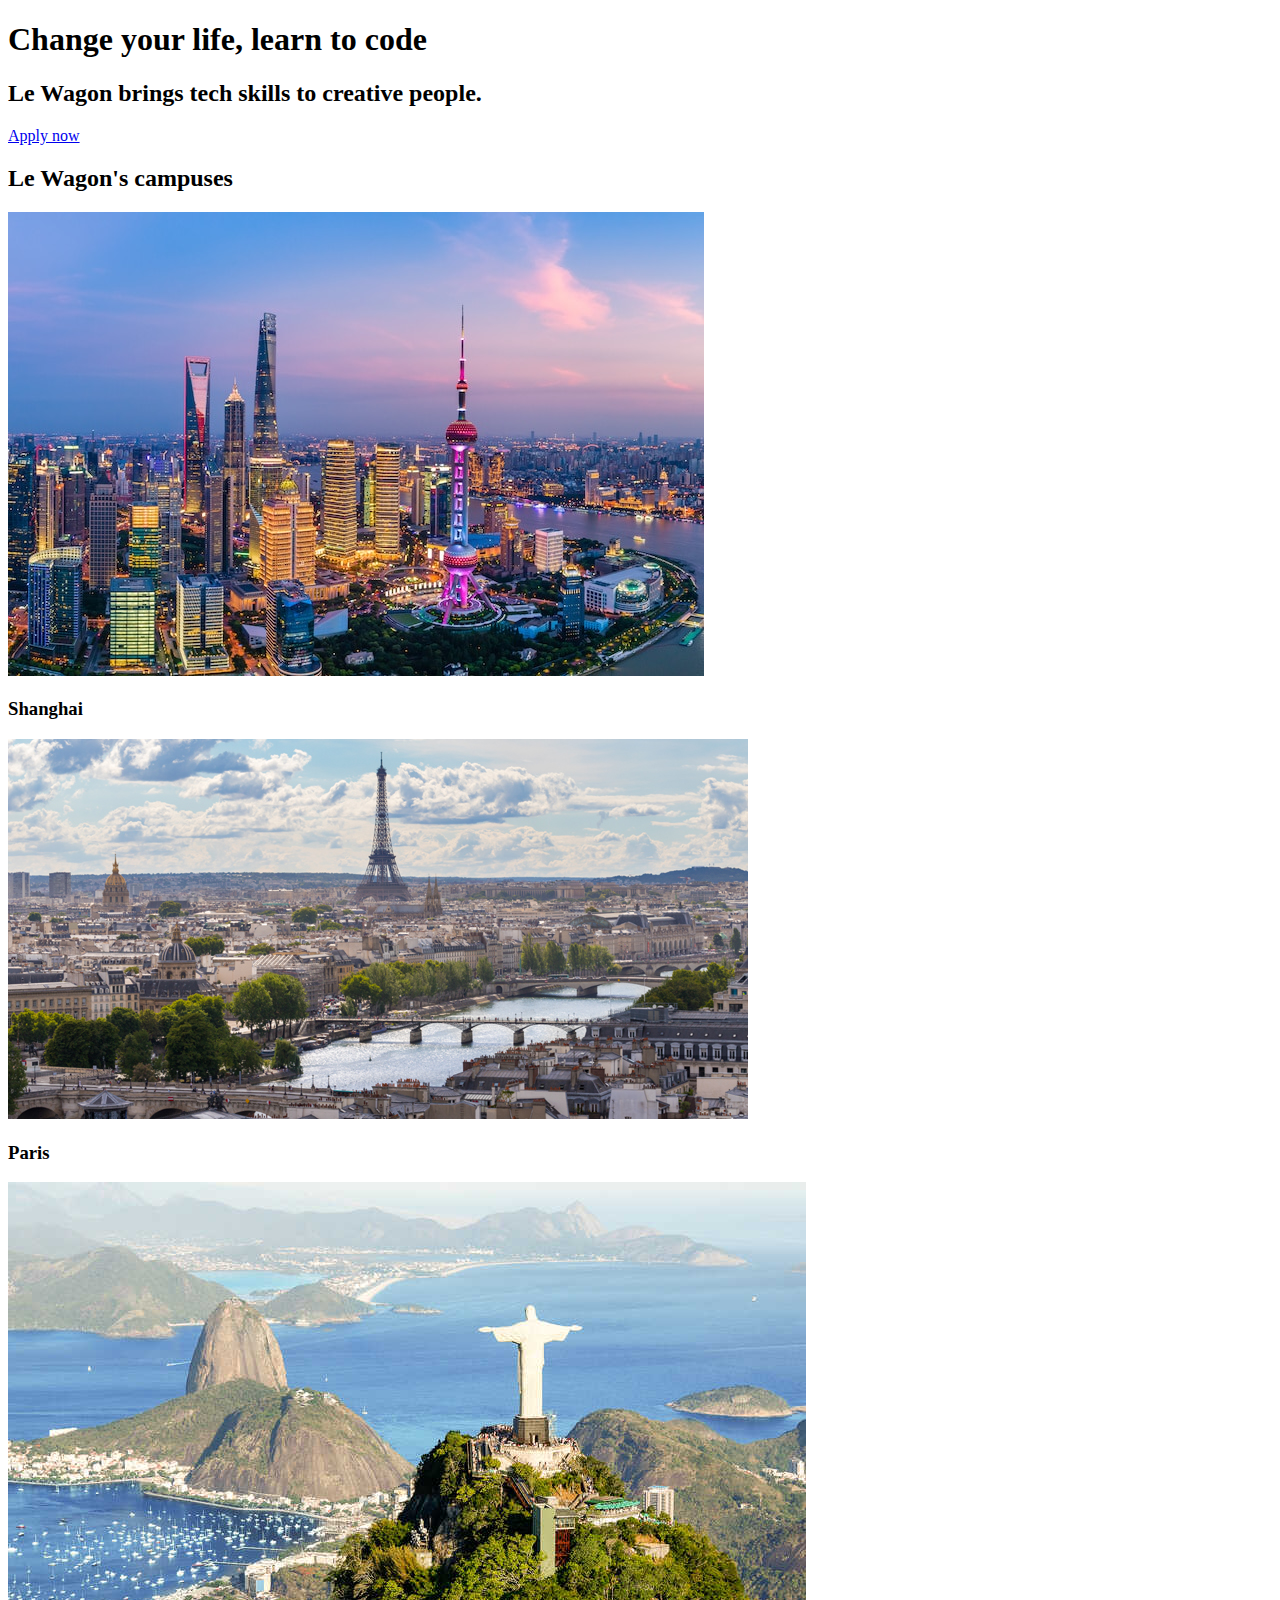
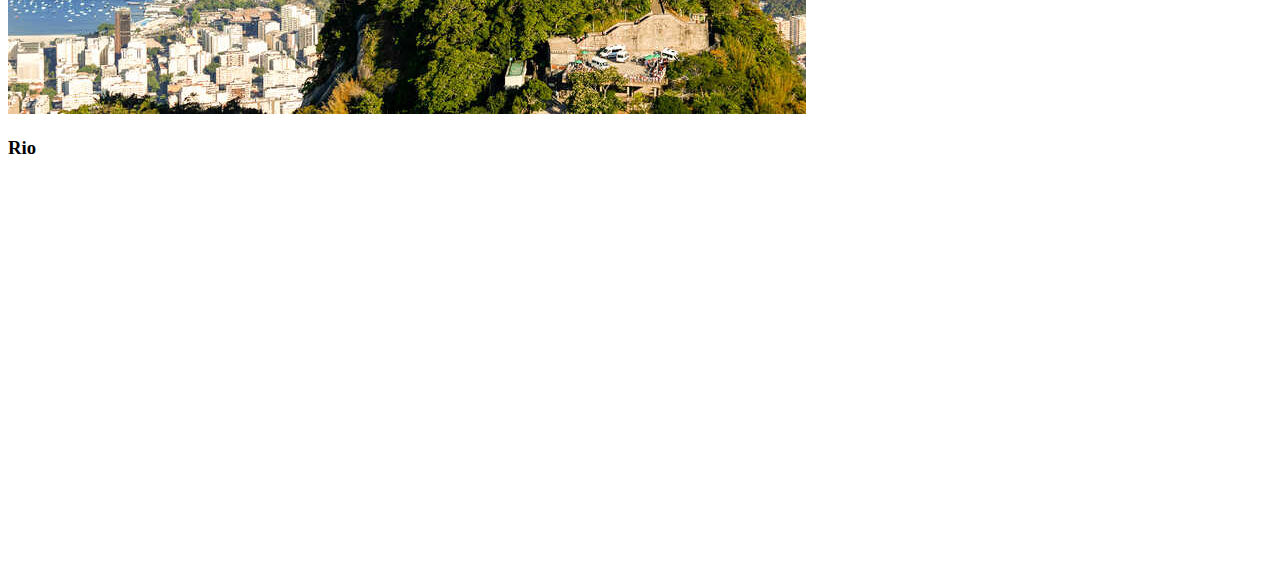
==== lewagon/index.html @ 5ae0ef21 "Add files via upload" ====
<!DOCTYPE html>
	<html>
	<head>
		<title>Le Wagon</title>
		<meta charset="utf-8">
		<link rel="stylesheet" href="css/style.css">
	</head>
	<body>
		
		<div class="banner">
			<div class="container">
				<h1>Change your life, learn to code</h1>
				<h2>Le Wagon brings tech skills to creative people.</h2>
				<a href="#" class="btn-blue">Apply now</a>
			</div>
		</div>

	<div class="container"> 

		<h2>Le Wagon's campuses</h2>
			
			<div class="cards">
				
				<div class="card"> 
					<img class="shanghai" src="images/shanghai.jpeg" alt="Le Wagon Shanghai">
					<h3>Shanghai</h3>
				</div>

				<div class="card"> 
					<img class="paris" src="images/paris.jpeg" alt="Le Wagon Paris">
					<h3>Paris</h3>
				</div>

				<div class="card"> 
					<img class="rio" src="images/rio.jpeg" alt="Le Wagon Rio">
					<h3>Rio</h3>
				</div>

			</div>
	</div>

<div data-tf-widget="eskc1hBU" data-tf-iframe-props="title=New typeform" data-tf-medium="snippet" style="width:100%;height:400px;"></div><script src="//embed.typeform.com/next/embed.js"></script>

	</body>
	</html>
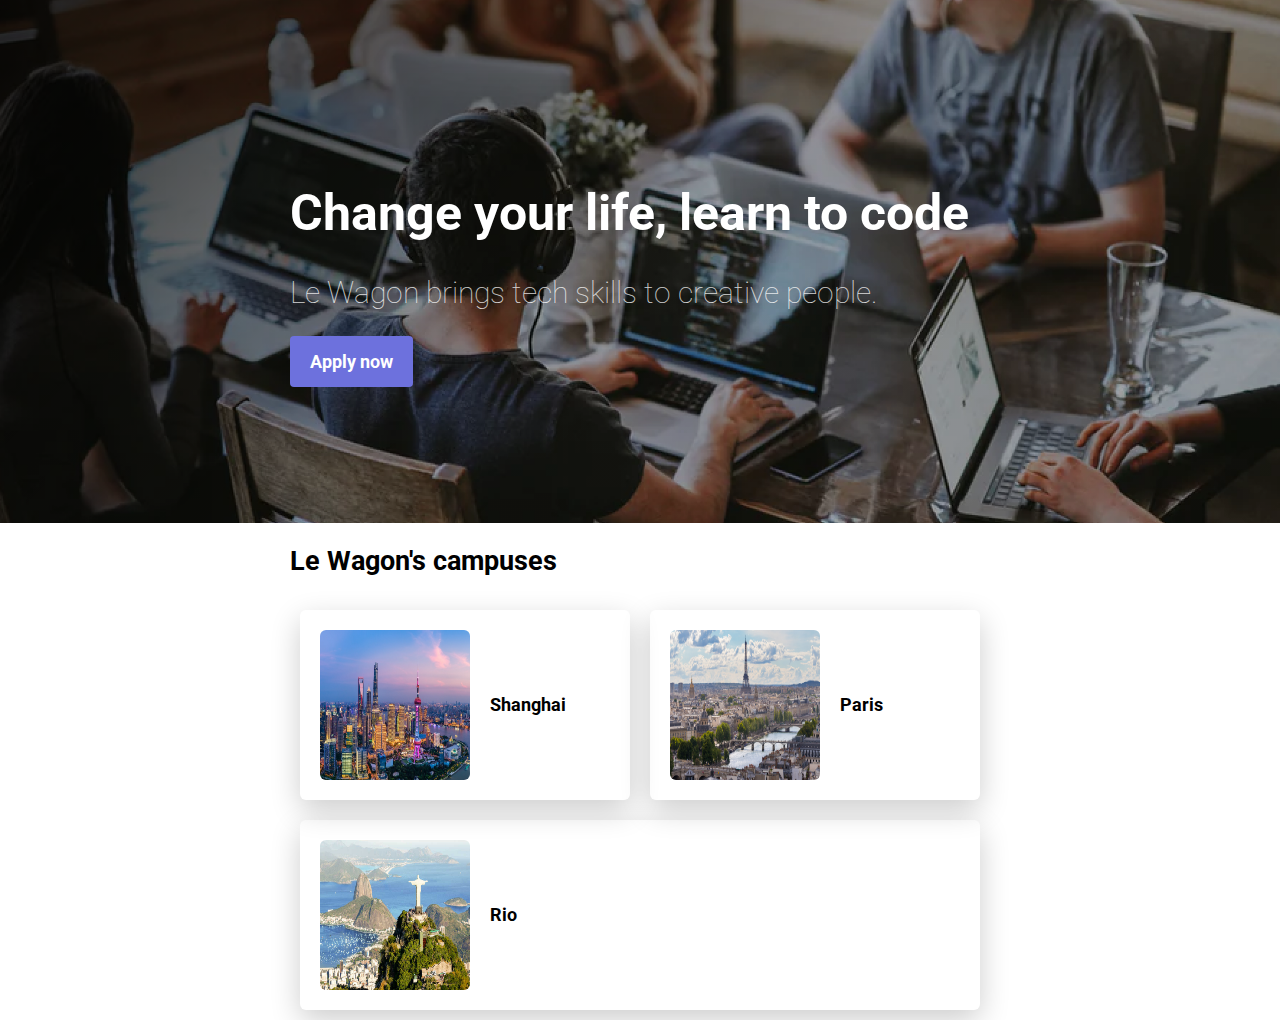
==== commit edd07eec: "Add files via upload" ====
--- a/lewagon/index.html
+++ b/lewagon/index.html
@@ -1,45 +1,45 @@
 	<!DOCTYPE html>
 	<html>
-	<head>
-		<title>Le Wagon</title>
-		<meta charset="utf-8">
-		<link rel="stylesheet" href="css/style.css">
-	</head>
-	<body>
+		<head>
+			<title>Le Wagon</title>
+			<meta charset="utf-8">
+			<link rel="stylesheet" href="css/style.css">
+		</head>
 		
-		<div class="banner">
-			<div class="container">
-				<h1>Change your life, learn to code</h1>
-				<h2>Le Wagon brings tech skills to creative people.</h2>
-				<a href="#" class="btn-blue">Apply now</a>
-			</div>
-		</div>
-
-	<div class="container"> 
-
-		<h2>Le Wagon's campuses</h2>
-			
-			<div class="cards">
+		<body>
 				
-				<div class="card"> 
-					<img class="shanghai" src="images/shanghai.jpeg" alt="Le Wagon Shanghai">
-					<h3>Shanghai</h3>
+				<div class="banner">
+					<div class="container">
+						<h1>Change your life, learn to code</h1>
+						<h2>Le Wagon brings tech skills to creative people.</h2>
+						<a href="#" class="btn-blue">Apply now</a>
+					</div>
 				</div>
 
-				<div class="card"> 
-					<img class="paris" src="images/paris.jpeg" alt="Le Wagon Paris">
-					<h3>Paris</h3>
-				</div>
+			<div class="container"> 
 
-				<div class="card"> 
-					<img class="rio" src="images/rio.jpeg" alt="Le Wagon Rio">
-					<h3>Rio</h3>
-				</div>
+					<h2>Le Wagon's campuses</h2>
+					
+						<div class="cards">
+							
+							<div class="card"> 
+								<img class="shanghai" src="images/shanghai.jpeg" alt="Le Wagon Shanghai">
+								<h3>Shanghai</h3>
+							</div>
 
+							<div class="card"> 
+								<img class="paris" src="images/paris.jpeg" alt="Le Wagon Paris">
+								<h3>Paris</h3>
+							</div>
+
+							<div class="card"> 
+								<img class="rio" src="images/rio.jpeg" alt="Le Wagon Rio">
+								<h3>Rio</h3>
+							</div>
+
+						</div>
 			</div>
-	</div>
 
-<div data-tf-widget="eskc1hBU" data-tf-iframe-props="title=New typeform" data-tf-medium="snippet" style="width:100%;height:400px;"></div><script src="//embed.typeform.com/next/embed.js"></script>
-
-	</body>
+			
+		</body>
 	</html>--- a/lewagon/css/style.css
+++ b/lewagon/css/style.css
@@ -0,0 +1,26 @@
+@import url("https://fonts.googleapis.com/css2?family=Lora:wght@500&family=Roboto:wght@100&display=swap");
+@import url("components/container.css");
+@import url("components/avatar.css");
+@import url("components/button.css");
+@import url("components/banner.css");
+@import url("components/card.css");
+@import url("components/shanghai.css");
+@import url("components/paris.css");
+@import url("components/rio.css");
+
+body {
+	font-family: 'Lora', serif;
+	font-size: 18px;
+	margin: 0px;
+}
+
+h1,h2,h3 {
+	font-family: 'Roboto', sans-serif;
+	font-weight: bold;
+}
+
+a {
+	text-decoration: none;
+}
+
+
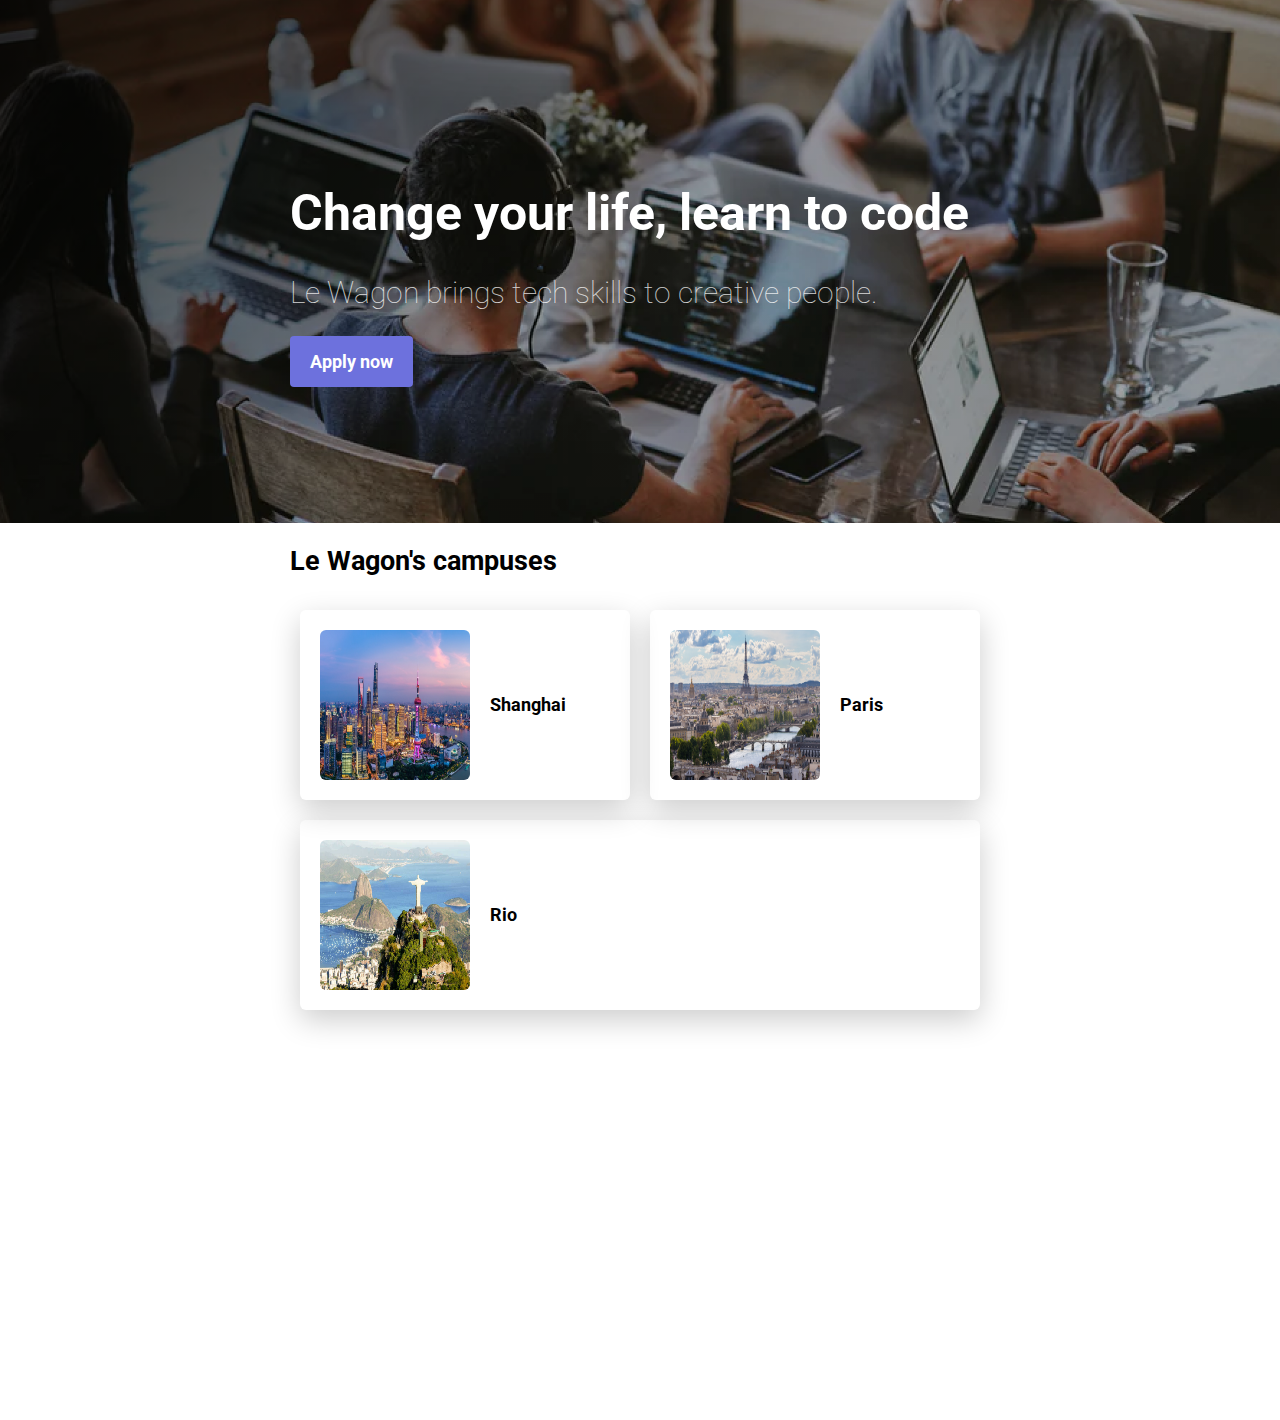
==== commit f932959f: "Add files via upload" ====
--- a/lewagon/index.html
+++ b/lewagon/index.html
@@ -1,4 +1,4 @@
-	<!DOCTYPE html>
+<!DOCTYPE html>
 	<html>
 		<head>
 			<title>Le Wagon</title>
@@ -7,7 +7,7 @@
 		</head>
 		
 		<body>
-				
+
 				<div class="banner">
 					<div class="container">
 						<h1>Change your life, learn to code</h1>
@@ -16,7 +16,7 @@
 					</div>
 				</div>
 
-			<div class="container"> 
+				<div class="container"> 
 
 					<h2>Le Wagon's campuses</h2>
 					
@@ -38,8 +38,9 @@
 							</div>
 
 						</div>
-			</div>
+				</div>
 
-			
+			<div data-tf-widget="eskc1hBU" data-tf-iframe-props="title=New typeform" data-tf-medium="snippet" style="width:100%;height:400px;"></div><script src="//embed.typeform.com/next/embed.js"></script>
+
 		</body>
 	</html>